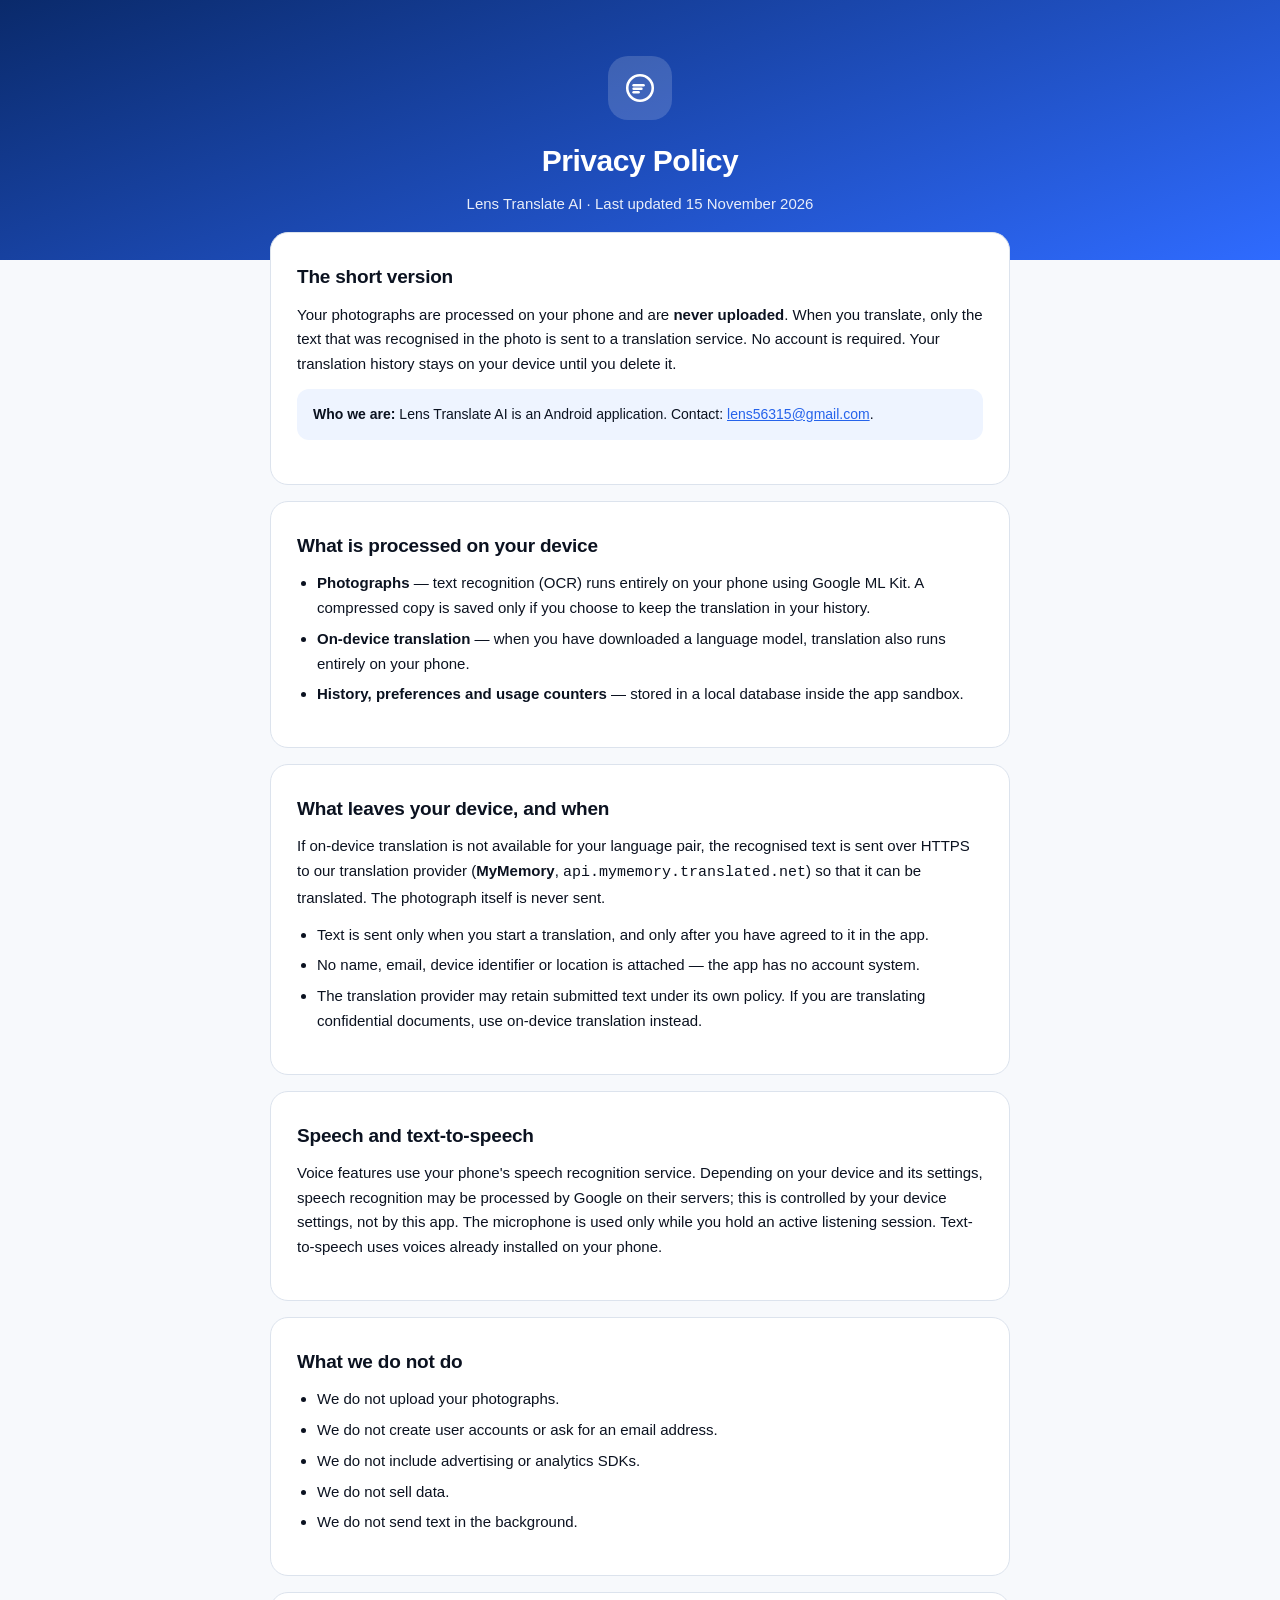
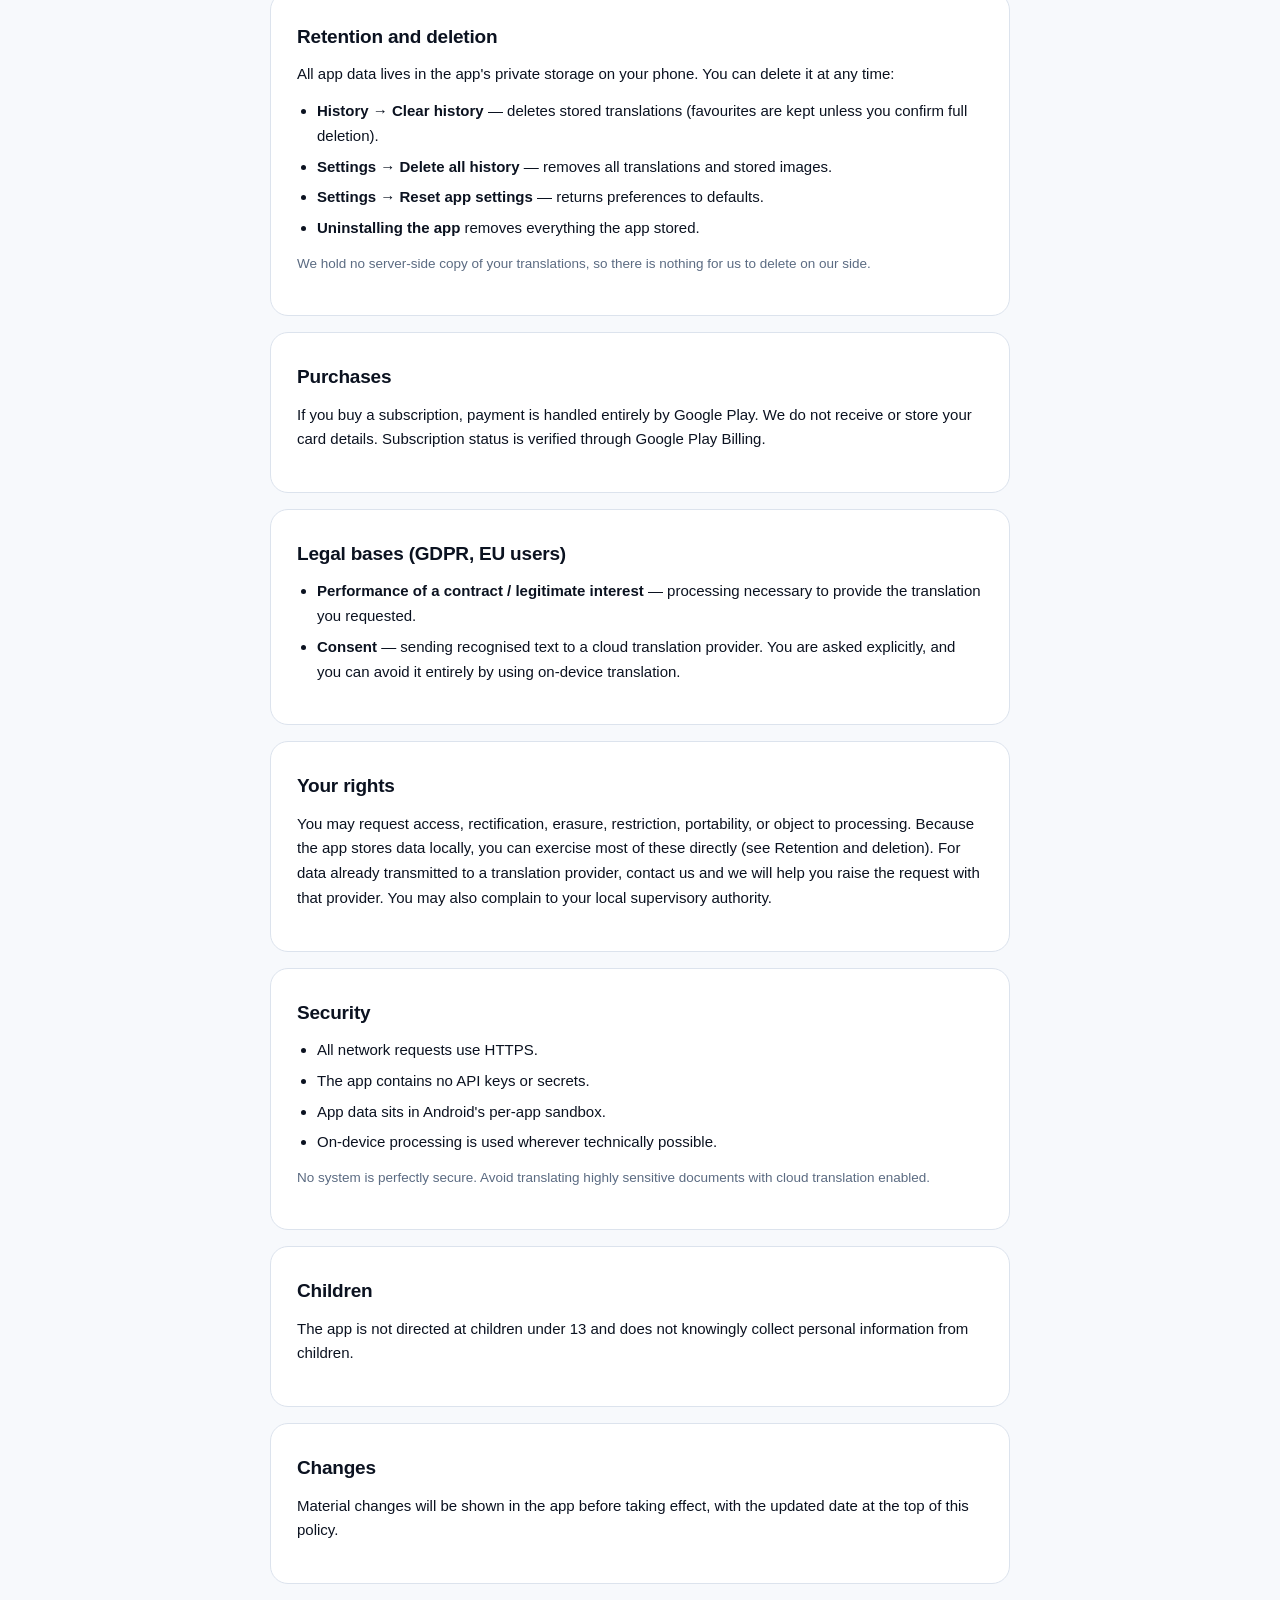
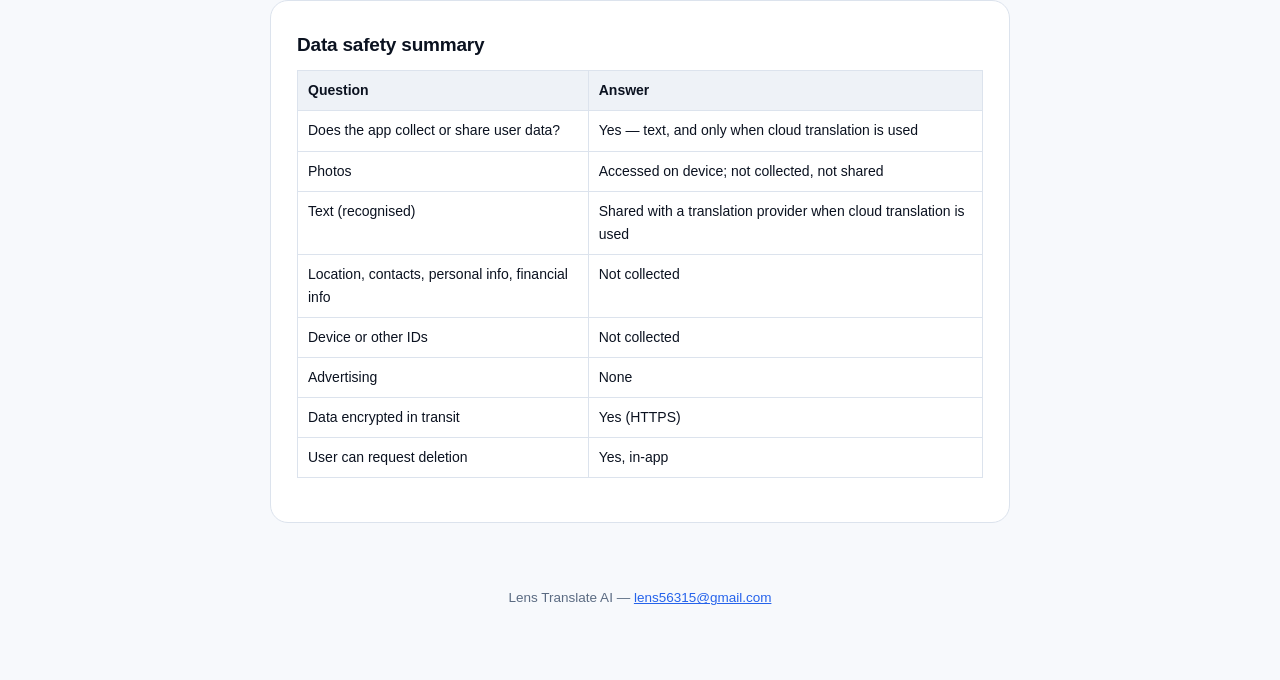
==== index.html @ bc2b4f2a "docs: publish privacy policy" ====
<!DOCTYPE html>
<html lang="en">
<head>
<meta charset="utf-8" />
<meta name="viewport" content="width=device-width, initial-scale=1" />
<title>Privacy Policy — Lens Translate AI</title>
<style>
  :root { color-scheme: light dark; }
  * { box-sizing: border-box; }
  body {
    margin: 0;
    font-family: -apple-system, BlinkMacSystemFont, "Segoe UI", Roboto, Helvetica, Arial, sans-serif;
    line-height: 1.65;
    color: #0B1220;
    background: #F7F9FC;
  }
  @media (prefers-color-scheme: dark) {
    body { color: #F1F5F9; background: #0B1220; }
    .card { background: #121A2A !important; border-color: #2A3548 !important; }
    .muted { color: #A9B7CB !important; }
    .note { background: #1B2537 !important; }
    th { background: #1B2537 !important; }
    td, th { border-color: #2A3548 !important; }
    a { color: #60A5FA !important; }
  }
  header {
    background: linear-gradient(160deg, #0A2A6B, #2F6BFF);
    color: #fff;
    padding: 56px 24px 44px;
    text-align: center;
  }
  header .mark {
    width: 64px; height: 64px; border-radius: 20px;
    background: rgba(255,255,255,0.16);
    display: inline-flex; align-items: center; justify-content: center;
    margin-bottom: 16px;
  }
  header h1 { margin: 0 0 6px; font-size: 30px; letter-spacing: -0.5px; }
  header p { margin: 0; opacity: 0.9; font-size: 15px; }
  main { max-width: 780px; margin: -28px auto 64px; padding: 0 20px; }
  .card {
    background: #fff; border: 1px solid #DCE3ED; border-radius: 18px;
    padding: 28px 26px; margin-bottom: 16px;
  }
  h2 { font-size: 19px; margin: 0 0 10px; letter-spacing: -0.2px; }
  p { margin: 0 0 12px; font-size: 15px; }
  ul { margin: 0 0 12px; padding-left: 20px; }
  li { margin-bottom: 6px; font-size: 15px; }
  .muted { color: #5B6B82; font-size: 13.5px; }
  .note {
    background: #EEF4FF; border-radius: 12px; padding: 14px 16px;
    font-size: 14px; margin: 0 0 16px;
  }
  table { width: 100%; border-collapse: collapse; margin: 8px 0 16px; font-size: 14px; }
  th, td { border: 1px solid #DCE3ED; padding: 8px 10px; text-align: left; vertical-align: top; }
  th { background: #EEF2F7; font-weight: 600; }
  a { color: #2563EB; }
  footer { text-align: center; padding: 0 20px 60px; }
</style>
</head>
<body>
<header>
  <div class="mark" aria-hidden="true">
    <svg width="34" height="34" viewBox="0 0 24 24" fill="none" stroke="#fff" stroke-width="1.8" stroke-linecap="round">
      <circle cx="12" cy="12" r="9"></circle>
      <line x1="7.5" y1="10" x2="14.5" y2="10"></line>
      <line x1="7.5" y1="12.5" x2="13" y2="12.5"></line>
      <line x1="7.5" y1="15" x2="11" y2="15"></line>
    </svg>
  </div>
  <h1>Privacy Policy</h1>
  <p>Lens Translate AI · Last updated 15 November 2026</p>
</header>

<main>
  <div class="card">
    <h2>The short version</h2>
    <p>
      Your photographs are processed on your phone and are <strong>never uploaded</strong>. When you
      translate, only the text that was recognised in the photo is sent to a translation service. No
      account is required. Your translation history stays on your device until you delete it.
    </p>
    <div class="note">
      <strong>Who we are:</strong> Lens Translate AI is an Android application. Contact:
      <a href="mailto:lens56315@gmail.com">lens56315@gmail.com</a>.
    </div>
  </div>

  <div class="card">
    <h2>What is processed on your device</h2>
    <ul>
      <li><strong>Photographs</strong> — text recognition (OCR) runs entirely on your phone using Google ML Kit. A compressed copy is saved only if you choose to keep the translation in your history.</li>
      <li><strong>On-device translation</strong> — when you have downloaded a language model, translation also runs entirely on your phone.</li>
      <li><strong>History, preferences and usage counters</strong> — stored in a local database inside the app sandbox.</li>
    </ul>
  </div>

  <div class="card">
    <h2>What leaves your device, and when</h2>
    <p>
      If on-device translation is not available for your language pair, the recognised text is sent over
      HTTPS to our translation provider (<strong>MyMemory</strong>,
      <code>api.mymemory.translated.net</code>) so that it can be translated. The photograph itself is
      never sent.
    </p>
    <ul>
      <li>Text is sent only when you start a translation, and only after you have agreed to it in the app.</li>
      <li>No name, email, device identifier or location is attached — the app has no account system.</li>
      <li>The translation provider may retain submitted text under its own policy. If you are translating confidential documents, use on-device translation instead.</li>
    </ul>
  </div>

  <div class="card">
    <h2>Speech and text-to-speech</h2>
    <p>
      Voice features use your phone's speech recognition service. Depending on your device and its
      settings, speech recognition may be processed by Google on their servers; this is controlled by your
      device settings, not by this app. The microphone is used only while you hold an active listening
      session. Text-to-speech uses voices already installed on your phone.
    </p>
  </div>

  <div class="card">
    <h2>What we do not do</h2>
    <ul>
      <li>We do not upload your photographs.</li>
      <li>We do not create user accounts or ask for an email address.</li>
      <li>We do not include advertising or analytics SDKs.</li>
      <li>We do not sell data.</li>
      <li>We do not send text in the background.</li>
    </ul>
  </div>

  <div class="card">
    <h2>Retention and deletion</h2>
    <p>All app data lives in the app's private storage on your phone. You can delete it at any time:</p>
    <ul>
      <li><strong>History → Clear history</strong> — deletes stored translations (favourites are kept unless you confirm full deletion).</li>
      <li><strong>Settings → Delete all history</strong> — removes all translations and stored images.</li>
      <li><strong>Settings → Reset app settings</strong> — returns preferences to defaults.</li>
      <li><strong>Uninstalling the app</strong> removes everything the app stored.</li>
    </ul>
    <p class="muted">We hold no server-side copy of your translations, so there is nothing for us to delete on our side.</p>
  </div>

  <div class="card">
    <h2>Purchases</h2>
    <p>
      If you buy a subscription, payment is handled entirely by Google Play. We do not receive or store
      your card details. Subscription status is verified through Google Play Billing.
    </p>
  </div>

  <div class="card">
    <h2>Legal bases (GDPR, EU users)</h2>
    <ul>
      <li><strong>Performance of a contract / legitimate interest</strong> — processing necessary to provide the translation you requested.</li>
      <li><strong>Consent</strong> — sending recognised text to a cloud translation provider. You are asked explicitly, and you can avoid it entirely by using on-device translation.</li>
    </ul>
  </div>

  <div class="card">
    <h2>Your rights</h2>
    <p>
      You may request access, rectification, erasure, restriction, portability, or object to processing.
      Because the app stores data locally, you can exercise most of these directly (see Retention and
      deletion). For data already transmitted to a translation provider, contact us and we will help you
      raise the request with that provider. You may also complain to your local supervisory authority.
    </p>
  </div>

  <div class="card">
    <h2>Security</h2>
    <ul>
      <li>All network requests use HTTPS.</li>
      <li>The app contains no API keys or secrets.</li>
      <li>App data sits in Android's per-app sandbox.</li>
      <li>On-device processing is used wherever technically possible.</li>
    </ul>
    <p class="muted">No system is perfectly secure. Avoid translating highly sensitive documents with cloud translation enabled.</p>
  </div>

  <div class="card">
    <h2>Children</h2>
    <p>The app is not directed at children under 13 and does not knowingly collect personal information from children.</p>
  </div>

  <div class="card">
    <h2>Changes</h2>
    <p>Material changes will be shown in the app before taking effect, with the updated date at the top of this policy.</p>
  </div>

  <div class="card">
    <h2>Data safety summary</h2>
    <table>
      <tr><th>Question</th><th>Answer</th></tr>
      <tr><td>Does the app collect or share user data?</td><td>Yes — text, and only when cloud translation is used</td></tr>
      <tr><td>Photos</td><td>Accessed on device; not collected, not shared</td></tr>
      <tr><td>Text (recognised)</td><td>Shared with a translation provider when cloud translation is used</td></tr>
      <tr><td>Location, contacts, personal info, financial info</td><td>Not collected</td></tr>
      <tr><td>Device or other IDs</td><td>Not collected</td></tr>
      <tr><td>Advertising</td><td>None</td></tr>
      <tr><td>Data encrypted in transit</td><td>Yes (HTTPS)</td></tr>
      <tr><td>User can request deletion</td><td>Yes, in-app</td></tr>
    </table>
  </div>
</main>

<footer>
  <p class="muted">Lens Translate AI — <a href="mailto:lens56315@gmail.com">lens56315@gmail.com</a></p>
</footer>
</body>
</html>
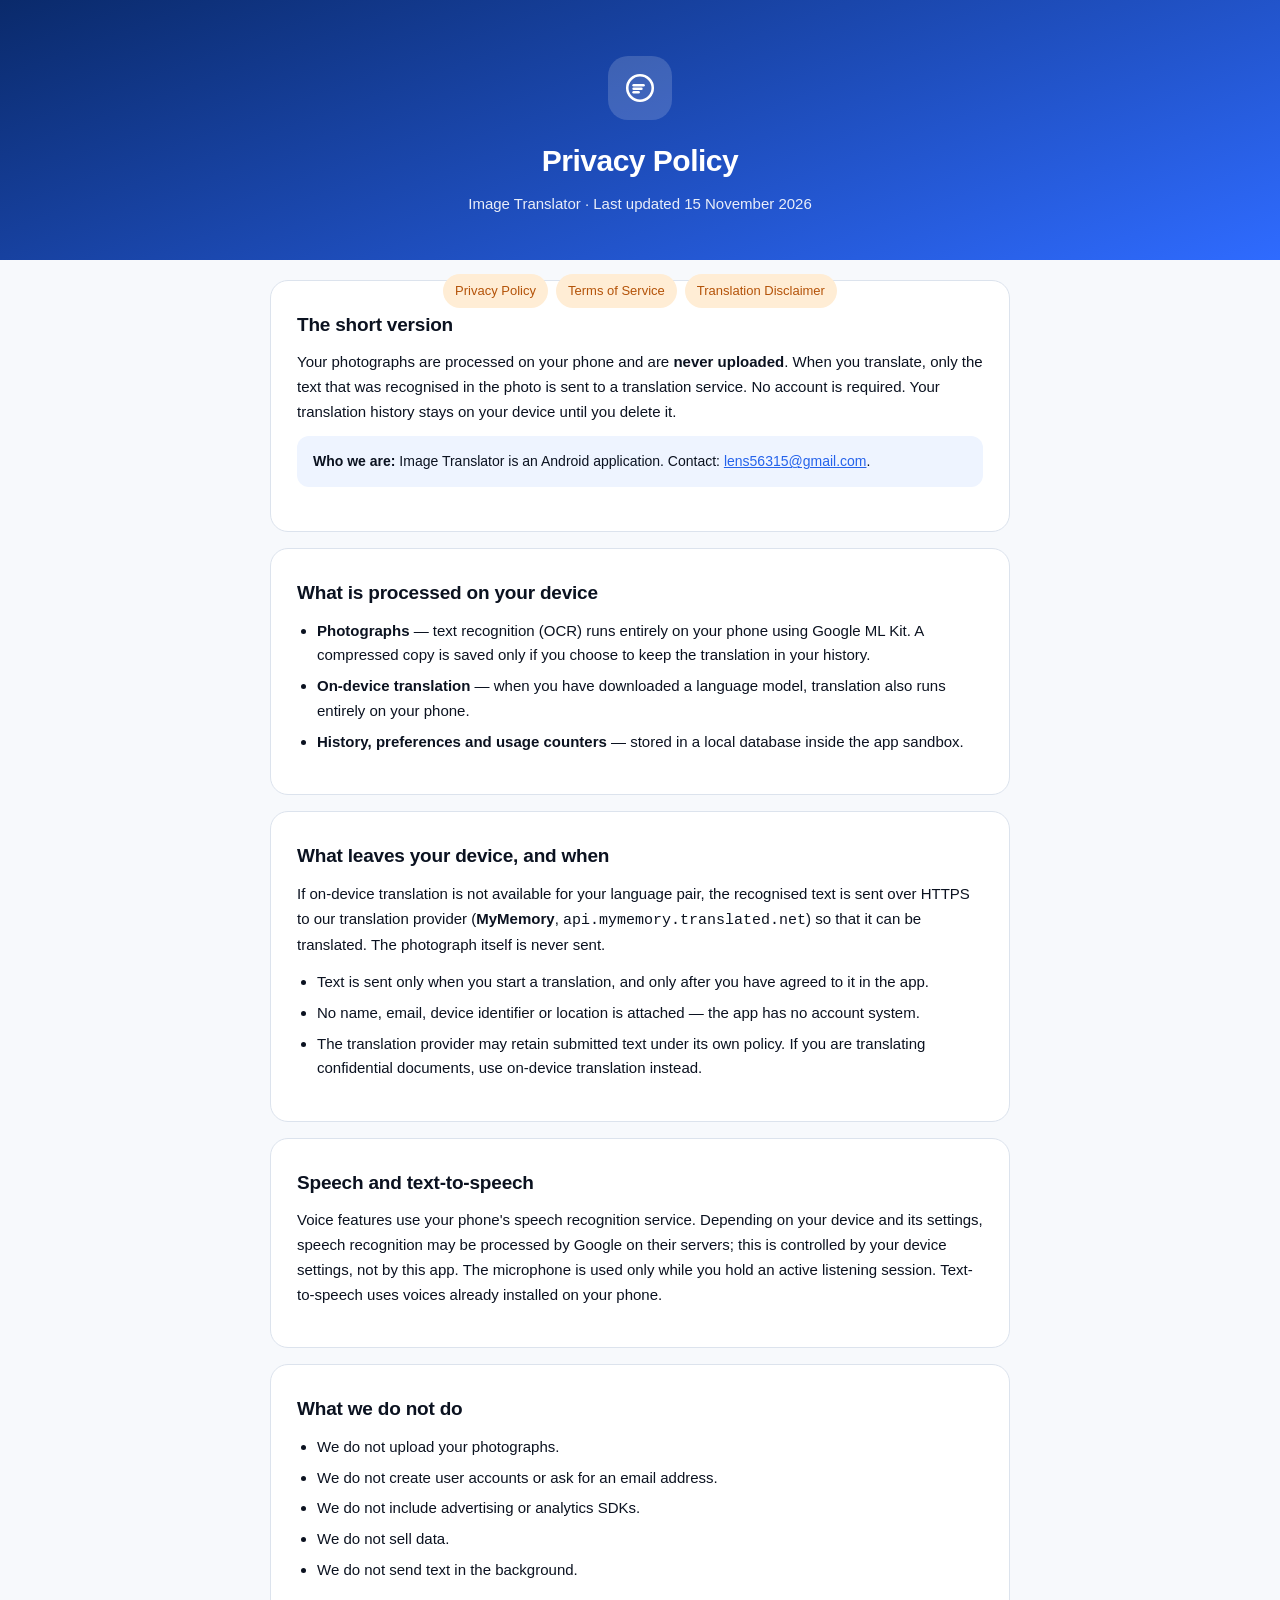
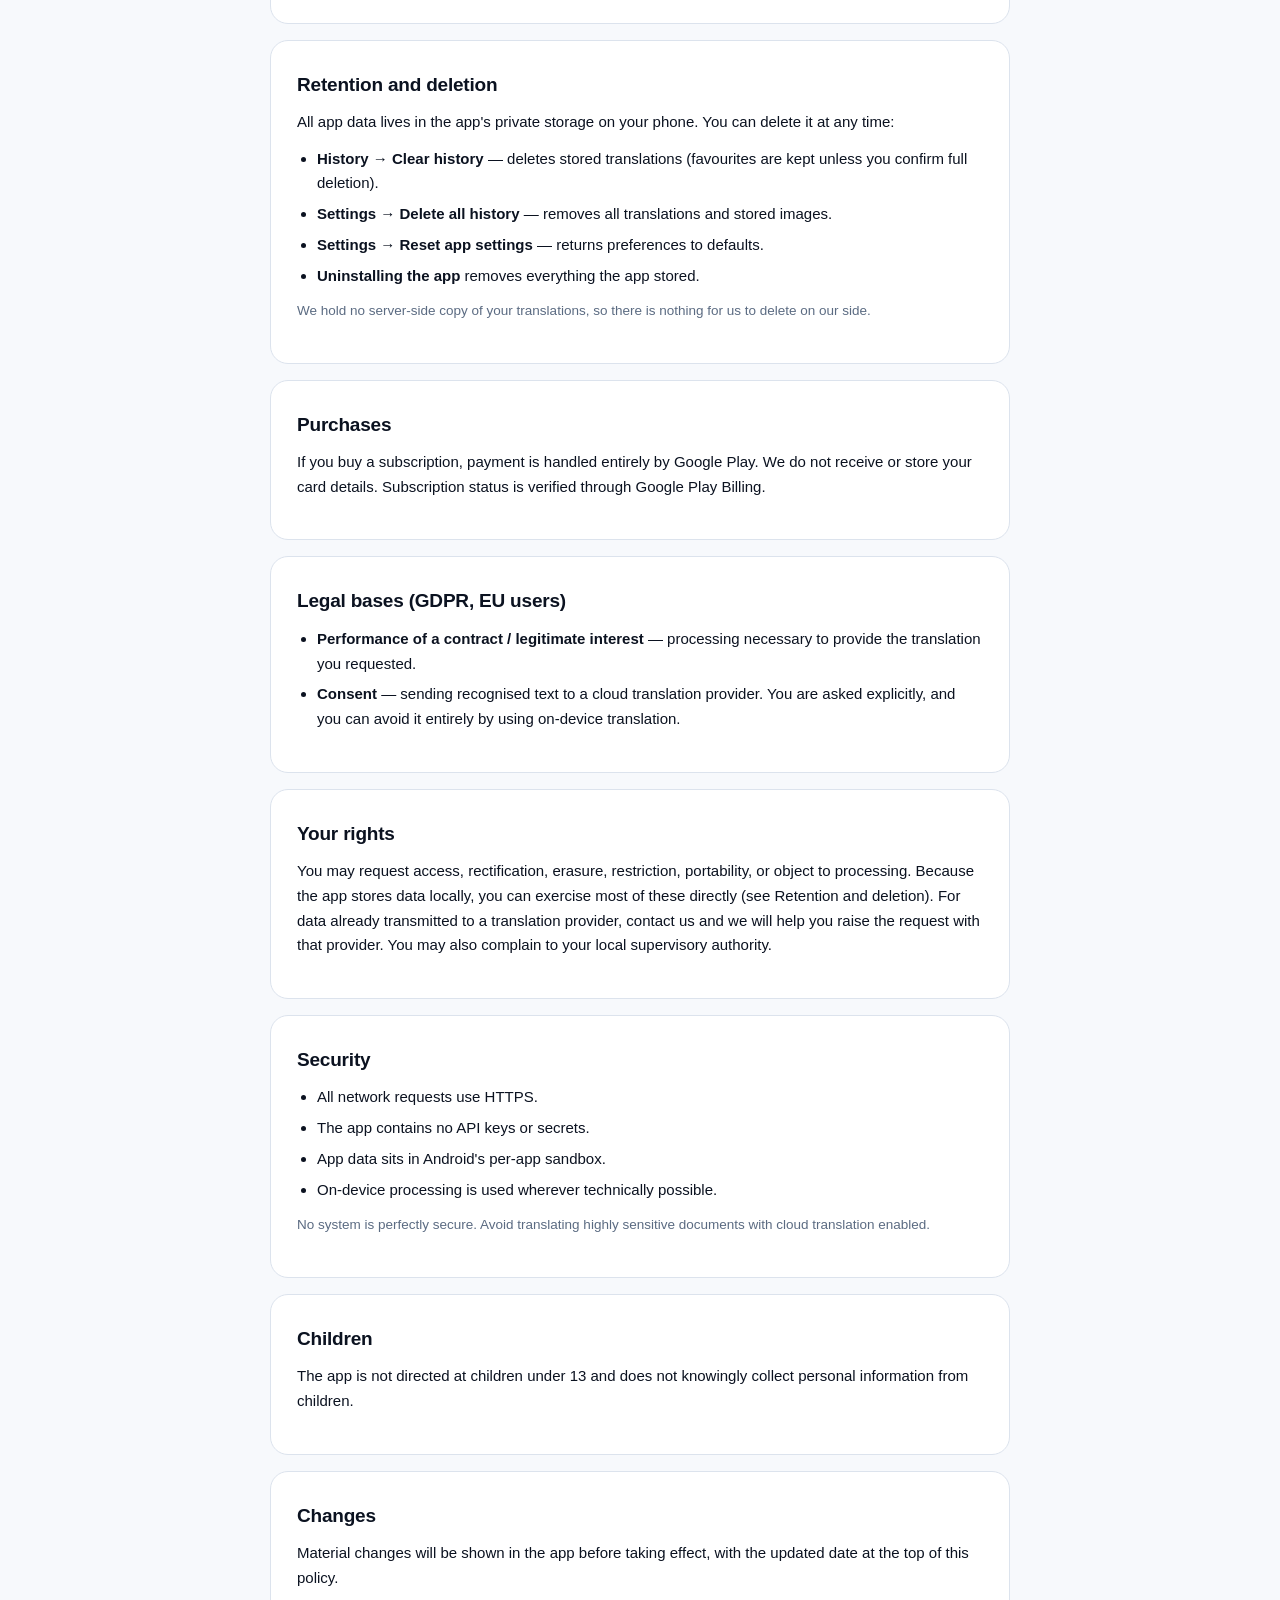
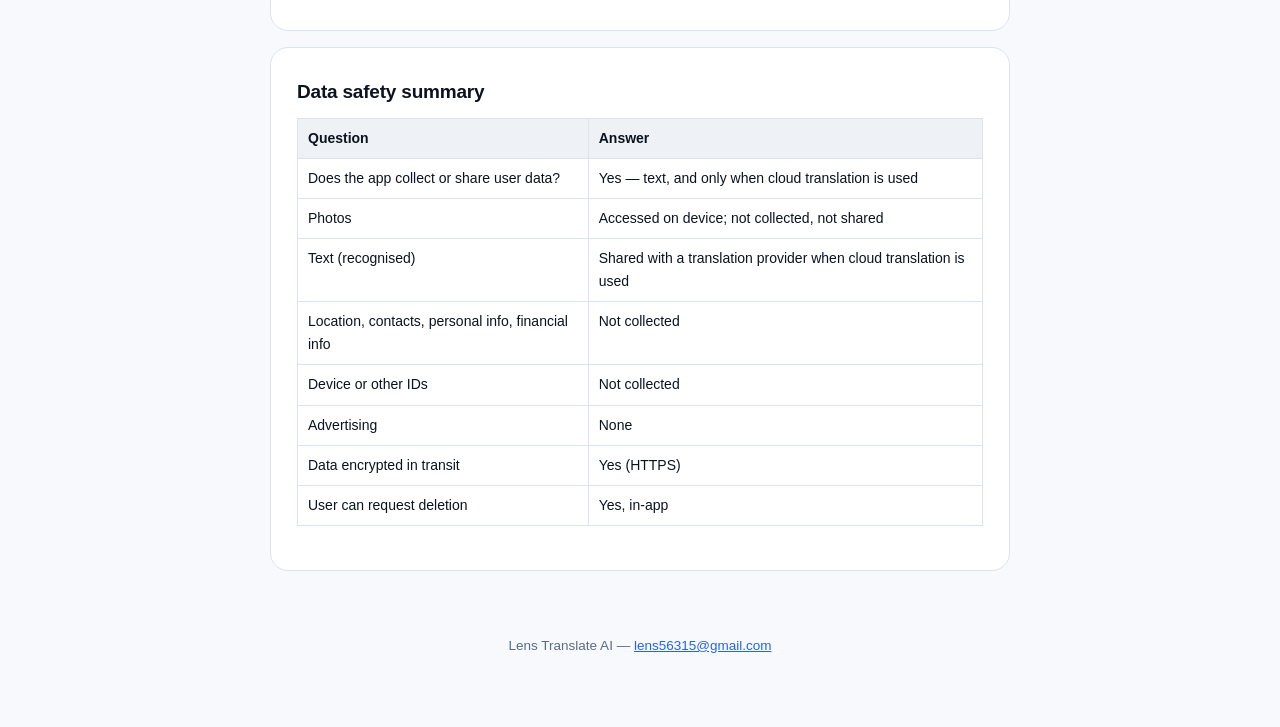
==== commit cadd41da: "docs: add terms and disclaimer pages" ====
--- a/index.html
+++ b/index.html
@@ -3,7 +3,7 @@
 <head>
 <meta charset="utf-8" />
 <meta name="viewport" content="width=device-width, initial-scale=1" />
-<title>Privacy Policy — Lens Translate AI</title>
+<title>Privacy Policy — Image Translator</title>
 <style>
   :root { color-scheme: light dark; }
   * { box-sizing: border-box; }
@@ -69,8 +69,14 @@
     </svg>
   </div>
   <h1>Privacy Policy</h1>
-  <p>Lens Translate AI · Last updated 15 November 2026</p>
+  <p>Image Translator · Last updated 15 November 2026</p>
 </header>
+
+<nav style="display:flex;gap:8px;justify-content:center;flex-wrap:wrap;padding:14px 20px 0">
+  <a href="index.html" style="font-size:13px;color:#B45309;text-decoration:none;padding:6px 12px;border-radius:999px;background:#FFEDD5">Privacy Policy</a>
+  <a href="terms.html" style="font-size:13px;color:#B45309;text-decoration:none;padding:6px 12px;border-radius:999px;background:#FFEDD5">Terms of Service</a>
+  <a href="disclaimer.html" style="font-size:13px;color:#B45309;text-decoration:none;padding:6px 12px;border-radius:999px;background:#FFEDD5">Translation Disclaimer</a>
+</nav>
 
 <main>
   <div class="card">
@@ -81,7 +87,7 @@
       account is required. Your translation history stays on your device until you delete it.
     </p>
     <div class="note">
-      <strong>Who we are:</strong> Lens Translate AI is an Android application. Contact:
+      <strong>Who we are:</strong> Image Translator is an Android application. Contact:
       <a href="mailto:lens56315@gmail.com">lens56315@gmail.com</a>.
     </div>
   </div>
